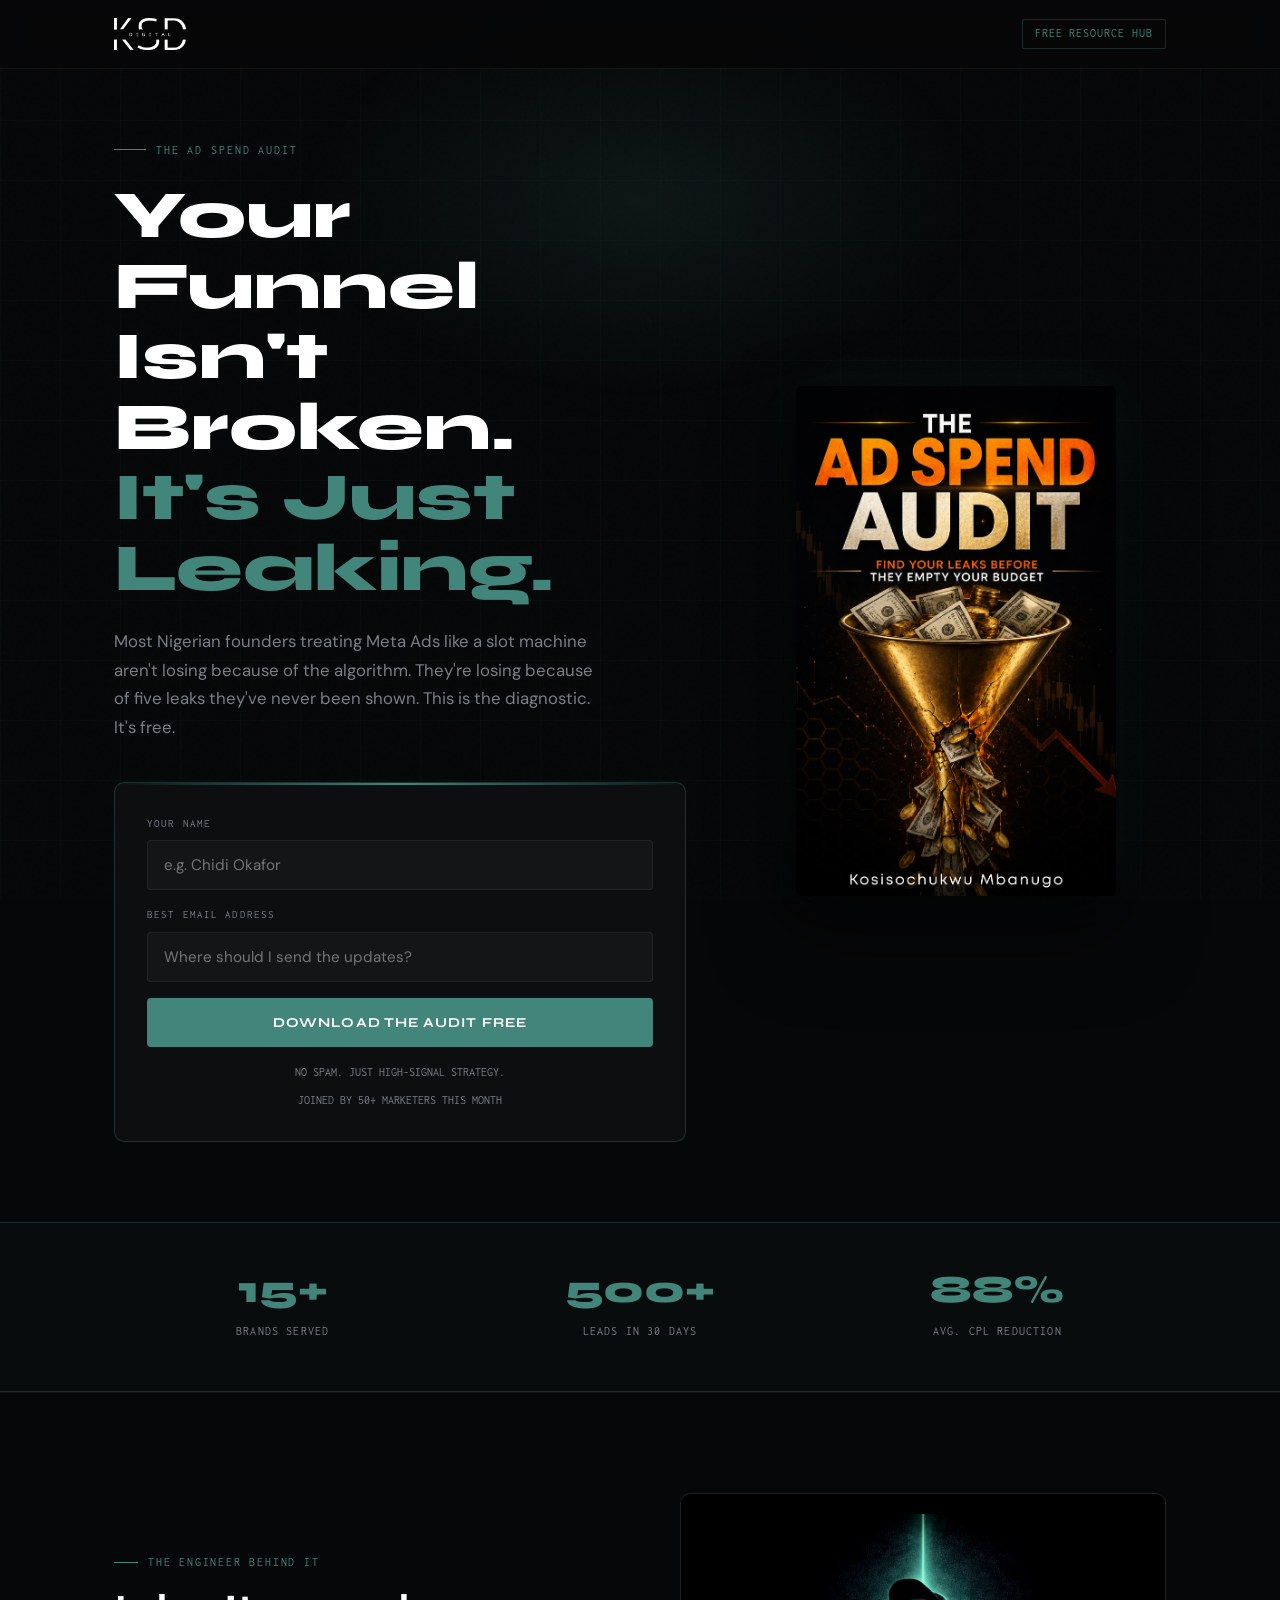
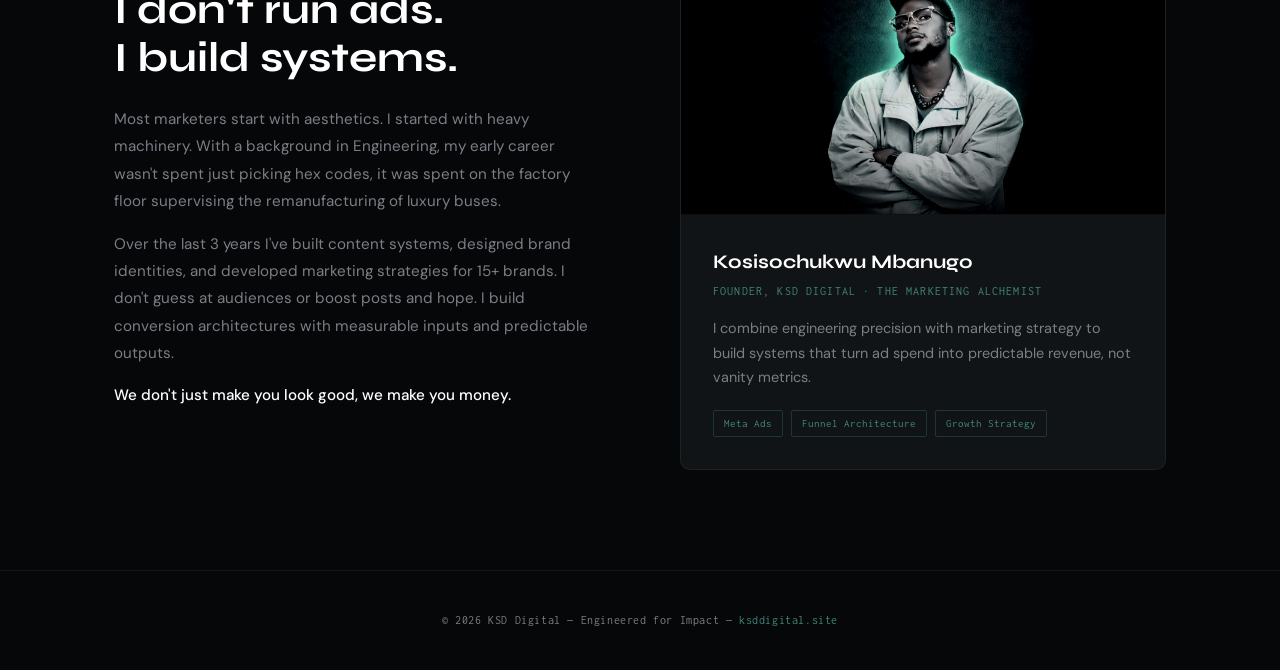
==== ad-audit.html @ 6a256396 "feat(landing): remove Business URL/Industry field to reduce friction" ====
<!DOCTYPE html>
<html lang="en">

<head>
    <meta charset="UTF-8">
    <meta name="viewport" content="width=device-width, initial-scale=1.0">
    <title>The Ad Spend Audit | KSD Digital</title>
    <link rel="icon" type="image/png" href="Assets/ksd.png">
    <link rel="preconnect" href="https://fonts.googleapis.com">
    <link rel="preconnect" href="https://fonts.gstatic.com" crossorigin>
    <link
        href="https://fonts.googleapis.com/css2?family=Syne:wght@400;600;700;800&family=Inconsolata:wght@300;400;500&family=DM+Sans:ital,opsz,wght@0,9..40,300;0,9..40,400;0,9..40,500;1,9..40,300&display=swap"
        rel="stylesheet">
    <link rel="stylesheet" href="https://cdnjs.cloudflare.com/ajax/libs/font-awesome/6.6.0/css/all.min.css">

<!-- Meta Pixel Code -->
<script>
!function(f,b,e,v,n,t,s)
{if(f.fbq)return;n=f.fbq=function(){n.callMethod?
n.callMethod.apply(n,arguments):n.queue.push(arguments)};
if(!f._fbq)f._fbq=n;n.push=n;n.loaded=!0;n.version='2.0';
n.queue=[];t=b.createElement(e);t.async=!0;
t.src=v;s=b.getElementsByTagName(e)[0];
s.parentNode.insertBefore(t,s)}(window, document,'script',
'https://connect.facebook.net/en_US/fbevents.js');
fbq('init', '1302980091219849');
fbq('track', 'PageView');
</script>
<noscript><img height="1" width="1" style="display:none"
src="https://www.facebook.com/tr?id=1302980091219849&ev=PageView&noscript=1"
/></noscript>
<!-- End Meta Pixel Code -->

 <!-- Google tag (gtag.js) -->
<script async src="https://www.googletagmanager.com/gtag/js?id=G-NFYQLTZY5J"></script>
<script>
  window.dataLayer = window.dataLayer || [];
  function gtag(){dataLayer.push(arguments);}
  gtag('js', new Date());

  gtag('config', 'G-NFYQLTZY5J');
</script>

    <style>
        :root {
            --bg: #060708;
            --card: #0c0e10;
            --card2: #111416;
            --accent: #42867b;
            --accent-glow: rgba(66, 134, 123, 0.18);
            --accent-dim: rgba(66, 134, 123, 0.35);
            --text: #e2e4e6;
            --muted: #7a7f86;
            --border: rgba(255, 255, 255, 0.06);
            --border-accent: rgba(66, 134, 123, 0.3);
            --white: #ffffff;
        }

        *,
        *::before,
        *::after {
            box-sizing: border-box;
            margin: 0;
            padding: 0;
        }

        html {
            scroll-behavior: smooth;
        }

        body {
            background: var(--bg);
            color: var(--text);
            font-family: 'DM Sans', sans-serif;
            font-size: 16px;
            line-height: 1.6;
            overflow-x: hidden;
        }

        /* ─── NOISE & GRID OVERLAYS ─── */
        body::before {
            content: '';
            position: fixed;
            inset: 0;
            background-image: url("data:image/svg+xml,%3Csvg viewBox='0 0 256 256' xmlns='http://www.w3.org/2000/svg'%3E%3Cfilter id='noise'%3E%3CfeTurbulence type='fractalNoise' baseFrequency='0.9' numOctaves='4' stitchTiles='stitch'/%3E%3C/filter%3E%3Crect width='100%25' height='100%25' filter='url(%23noise)' opacity='0.04'/%3E%3C/svg%3E");
            pointer-events: none;
            z-index: 0;
            opacity: 0.4;
        }

        .grid-bg {
            position: fixed;
            inset: 0;
            background-image:
                linear-gradient(rgba(66, 134, 123, 0.04) 1px, transparent 1px),
                linear-gradient(90deg, rgba(66, 134, 123, 0.04) 1px, transparent 1px);
            background-size: 60px 60px;
            pointer-events: none;
            z-index: 0;
        }

        .container {
            max-width: 1100px;
            margin: 0 auto;
            padding: 0 24px;
            position: relative;
            z-index: 1;
        }

        /* ─── NAV ─── */
        nav {
            position: fixed;
            top: 0;
            left: 0;
            right: 0;
            z-index: 100;
            padding: 18px 0;
            background: rgba(6, 7, 8, 0.85);
            backdrop-filter: blur(12px);
            border-bottom: 1px solid var(--border);
        }

        nav .nav-inner {
            display: flex;
            align-items: center;
            justify-content: space-between;
        }

        .nav-brand {
            display: flex;
            align-items: center;
            text-decoration: none;
        }

        .nav-brand img {
            height: 32px;
            width: auto;
            display: block;
        }

        .nav-tag {
            font-family: 'Inconsolata', monospace;
            font-size: 0.75rem;
            color: var(--accent);
            border: 1px solid var(--border-accent);
            padding: 4px 12px;
            border-radius: 2px;
            letter-spacing: 0.08em;
            text-transform: uppercase;
        }

        img {
            max-width: 100%;
            height: auto;
        }

        /* ─── HERO & FORM ─── */
        .hero {
            padding: 140px 0 80px;
            position: relative;
            min-height: 90vh;
            display: flex;
            align-items: center;
        }

        .hero-glow {
            position: absolute;
            top: 0;
            left: 50%;
            transform: translateX(-50%);
            width: 100%;
            max-width: 700px;
            height: 400px;
            background: radial-gradient(ellipse, rgba(66, 134, 123, 0.12) 0%, transparent 70%);
            pointer-events: none;
        }

        .hero-eyebrow {
            font-family: 'Inconsolata', monospace;
            font-size: 0.78rem;
            color: var(--accent);
            letter-spacing: 0.15em;
            text-transform: uppercase;
            margin-bottom: 20px;
            display: flex;
            align-items: center;
            gap: 10px;
        }

        .hero-eyebrow::before {
            content: '';
            display: block;
            width: 32px;
            height: 1px;
            background: var(--accent);
        }

        .hero-grid {
            display: grid;
            grid-template-columns: 1fr 420px;
            gap: 60px;
            align-items: center;
        }

        .hero h1 {
            font-family: 'Syne', sans-serif;
            font-weight: 800;
            font-size: clamp(2.6rem, 5.5vw, 4.2rem);
            line-height: 1.05;
            color: var(--white);
            margin-bottom: 24px;
        }

        .hero h1 .accent-line {
            color: var(--accent);
            display: block;
        }

        .hero-sub {
            font-size: 1.05rem;
            color: var(--muted);
            max-width: 480px;
            line-height: 1.7;
            margin-bottom: 40px;
        }

        /* INLINE OPTIN BOX */
        .optin-box {
            background: var(--card);
            border: 1px solid var(--border-accent);
            border-radius: 10px;
            padding: 32px;
            position: relative;
            overflow: hidden;
            transition: opacity 0.4s ease;
        }

        .optin-box::before {
            content: '';
            position: absolute;
            top: 0;
            left: 0;
            right: 0;
            height: 2px;
            background: linear-gradient(90deg, transparent, var(--accent), transparent);
        }

        .field {
            margin-bottom: 16px;
        }

        .field label {
            display: block;
            font-family: 'Inconsolata', monospace;
            font-size: 0.7rem;
            color: var(--muted);
            letter-spacing: 0.1em;
            text-transform: uppercase;
            margin-bottom: 8px;
        }

        .field input,
        .field textarea,
        .field select {
            width: 100%;
            background: rgba(255, 255, 255, 0.03);
            border: 1px solid var(--border);
            border-radius: 4px;
            color: var(--white);
            padding: 14px 16px;
            font-family: 'DM Sans', sans-serif;
            font-size: 0.95rem;
            outline: none;
            transition: border-color 0.2s, background 0.2s;
        }

        .field input:focus,
        .field textarea:focus,
        .field select:focus {
            border-color: var(--accent);
            background: rgba(66, 134, 123, 0.05);
        }

        .btn-primary {
            background: var(--accent);
            color: #fff;
            font-family: 'Syne', sans-serif;
            font-weight: 700;
            font-size: 0.85rem;
            letter-spacing: 0.08em;
            text-transform: uppercase;
            padding: 16px 24px;
            border: none;
            border-radius: 4px;
            cursor: pointer;
            text-decoration: none;
            display: block;
            width: 100%;
            text-align: center;
            transition: background 0.2s, transform 0.2s;
        }

        .btn-primary:hover {
            background: #4f9e91;
            transform: translateY(-1px);
        }

        .btn-outline {
            background: transparent;
            color: var(--accent);
            font-family: 'Syne', sans-serif;
            font-weight: 600;
            font-size: 0.82rem;
            letter-spacing: 0.08em;
            text-transform: uppercase;
            padding: 14px 24px;
            border: 1px solid var(--border-accent);
            border-radius: 4px;
            cursor: pointer;
            text-decoration: none;
            display: block;
            width: 100%;
            text-align: center;
            transition: all 0.2s;
        }

        .btn-outline:hover {
            background: var(--accent-glow);
            border-color: var(--accent);
            color: var(--white);
        }

        /* POST-SUBMIT UPSELL STATE */
        .upsell-state {
            display: none;
            animation: fadeUp 0.6s ease forwards;
        }

        .upsell-header {
            margin-bottom: 32px;
            border-bottom: 1px solid var(--border);
            padding-bottom: 24px;
        }

        .upsell-header h3 {
            font-family: 'Syne', sans-serif;
            font-weight: 700;
            font-size: 1.5rem;
            color: var(--white);
            margin-bottom: 8px;
        }

        .upsell-header p {
            color: var(--accent);
            font-size: 0.95rem;
        }

        .upsell-grid {
            display: grid;
            grid-template-columns: 1fr 1fr;
            gap: 20px;
        }

        .upsell-card {
            background: var(--card2);
            border: 1px solid var(--border);
            border-radius: 8px;
            padding: 24px;
            text-align: left;
            display: flex;
            flex-direction: column;
            justify-content: space-between;
        }

        .upsell-card h4 {
            font-family: 'Syne', sans-serif;
            font-size: 1.1rem;
            color: var(--white);
            margin-bottom: 12px;
        }

        .upsell-card p {
            font-size: 0.85rem;
            color: var(--muted);
            margin-bottom: 20px;
            line-height: 1.5;
        }

        /* ─── BOOK VISUAL ─── */
        .book-wrap {
            position: relative;
            display: flex;
            align-items: center;
            justify-content: center;
        }

        .book-placeholder {
            width: 100%;
            max-width: 320px;
            position: relative;
            animation: float 4s ease-in-out infinite;
        }

        .book-placeholder img {
            box-shadow: -12px 8px 40px rgba(0, 0, 0, 0.7), 0 40px 80px rgba(0, 0, 0, 0.5), 0 0 60px rgba(66, 134, 123, 0.15);
            width: 100%;
            height: auto;
            border-radius: 6px;
            display: block;
        }

        @keyframes float {

            0%,
            100% {
                transform: translateY(0px) rotate(-1deg);
            }

            50% {
                transform: translateY(-10px) rotate(-1deg);
            }
        }

        /* ─── PROOF BAR ─── */
        .proof-bar {
            border-top: 1px solid var(--border-accent);
            border-bottom: 1px solid var(--border-accent);
            background: rgba(66, 134, 123, 0.04);
            padding: 48px 0;
            margin: 0;
        }

        .proof-grid {
            display: grid;
            grid-template-columns: repeat(3, 1fr);
            gap: 20px;
            text-align: center;
        }

        .proof-item strong {
            font-family: 'Syne', sans-serif;
            font-weight: 800;
            font-size: 2.4rem;
            color: var(--accent);
            display: block;
            line-height: 1;
            margin-bottom: 8px;
        }

        .proof-item span {
            font-family: 'Inconsolata', monospace;
            font-size: 0.72rem;
            color: var(--muted);
            text-transform: uppercase;
            letter-spacing: 0.1em;
        }

        .about-section {
            padding: 100px 0;
            border-top: 1px solid var(--border);
            position: relative;
            z-index: 1;
        }

        .about-grid {
            display: grid;
            grid-template-columns: 1fr 1fr;
            gap: 80px;
            align-items: center;
        }

        .about-card {
            background: var(--card2);
            border: 1px solid var(--border);
            border-radius: 10px;
            padding: 0;
            overflow: hidden;
            display: flex;
            flex-direction: column;
        }

        /* RESPONSIVE */
        /* ─── MOBILE RESPONSIVENESS (Main Site Standard) ─── */
        @media (max-width: 991px) {
            .hero {
                padding: 100px 0 50px;
                text-align: center;
                min-height: auto;
            }

            .hero-grid {
                grid-template-columns: 1fr !important;
                gap: 40px !important;
                display: flex !important;
                flex-direction: column !important;
                align-items: center !important;
            }

            .hero h1 {
                font-size: clamp(1.8rem, 8vw, 2.6rem) !important;
                margin-left: auto;
                margin-right: auto;
                padding: 0 10px;
                text-align: center;
            }

            .hero-sub {
                margin: 0 auto 30px;
                font-size: 1rem;
                padding: 0 15px;
            }

            .hero-eyebrow {
                justify-content: center;
            }

            .book-wrap {
                order: -1;
                margin-bottom: 20px;
            }

            .book-placeholder {
                max-width: 240px;
                margin: 0 auto;
            }

            .optin-box {
                padding: 24px;
                max-width: 100%;
                margin: 0 auto;
            }

            .proof-grid {
                grid-template-columns: 1fr;
                gap: 30px;
            }

            .proof-item strong {
                font-size: 2.2rem;
            }

            .about-section {
                padding: 60px 0;
            }

            .about-grid {
                grid-template-columns: 1fr !important;
                gap: 40px !important;
                text-align: center;
            }

            .about-grid .section-label {
                justify-content: center;
            }

            .about-visual {
                max-width: 360px;
                margin: 30px auto 0;
            }
        }

        @media (max-width: 480px) {
            .hero {
                padding-top: 90px;
            }

            .hero h1 {
                font-size: clamp(1.5rem, 8vw, 2.1rem) !important;
                line-height: 1.1 !important;
                padding: 0 5px !important;
                word-wrap: break-word;
            }

            .container {
                padding: 0 18px;
            }

            .btn-primary, .btn-outline {
                width: 100%;
                padding: 16px 18px;
                font-size: 0.8rem;
            }

            .nav-tag {
                display: none;
            }

            .upsell-header h3 {
                font-size: 1.25rem;
            }

            .proof-bar {
                padding: 40px 0;
            }
        }

        @keyframes fadeUp {
            from {
                opacity: 0;
                transform: translateY(24px);
            }

            to {
                opacity: 1;
                transform: translateY(0);
            }
        }

        .animate {
            animation: fadeUp 0.6s ease forwards;
        }

        .delay-1 {
            animation-delay: 0.1s;
            opacity: 0;
        }

        .delay-2 {
            animation-delay: 0.2s;
            opacity: 0;
        }

        .delay-3 {
            animation-delay: 0.35s;
            opacity: 0;
        }
    </style>
</head>

<body>
    <div class="grid-bg"></div>

    <nav>
        <div class="container">
            <div class="nav-inner">
                <a class="nav-brand" href="index.html">
                    <img src="Assets/ksd.png" alt="KSD Digital" style="filter: brightness(0) invert(1);">
                </a>
                <span class="nav-tag">Free Resource Hub</span>
            </div>
        </div>
    </nav>

<header class="hero">
    <div class="hero-glow"></div>
    <div class="container">
        <div class="hero-grid">
            <div>
                <p class="hero-eyebrow animate delay-1">The Ad Spend Audit</p>
                <h1 class="animate delay-2">
                    Your Funnel Isn't Broken.
                    <span class="accent-line">It's Just Leaking.</span>
                </h1>
                <p class="hero-sub animate delay-3">Most Nigerian founders treating Meta Ads like a slot machine aren't losing because of the algorithm. They're losing because of five leaks they've never been shown. This is the diagnostic. It's free.</p>

                <div id="capture-container" class="animate delay-3">
                    <!-- 
                        LEAD CAPTURE FORM — Hidden Iframe Relay Pattern
                        ================================================
                        The form POSTs to MailerLite via a hidden iframe (target="ml_relay").
                        This bypasses CORS entirely — it's a native browser form submission.
                        The iframe's onload fires AFTER MailerLite receives the data,
                        which is when we safely trigger the PDF download and UI switch.
                    -->
                    <iframe name="ml_relay" id="ml_relay" style="display:none;" onload="onMailerLiteDelivered()"></iframe>

                    <form action="https://assets.mailerlite.com/jsonp/2333359/forms/187024756529170280/subscribe" 
                          method="POST" 
                          id="ksd-audit-form" 
                          target="ml_relay"
                          onsubmit="return handleFormSubmit(event)">

                        <div id="step-squeeze" class="optin-box">
                            <div class="field">
                                <label>Your Name</label>
                                <input type="text" id="lead-name" name="fields[name]" placeholder="e.g. Chidi Okafor" required>
                            </div>

                            <div class="field">
                                <label>Best Email Address</label>
                                <input type="email" id="lead-email" name="fields[email]" placeholder="Where should I send the updates?" required>
                            </div>

                            <!-- Hidden fields required by MailerLite embedded forms -->
                            <input type="hidden" name="ml-submit" value="1">
                            <input type="hidden" name="anticsrf" value="true">

                            <button type="submit" class="btn-primary" id="submit-btn">Download The Audit Free</button>
                            <p style="font-size: 0.75rem; color: var(--muted); text-align: center; margin-top: 16px; font-family: 'Inconsolata', monospace;">NO SPAM. JUST HIGH-SIGNAL STRATEGY.</p>
                            <p style="font-size: 0.72rem; color: var(--muted); text-align: center; margin-top: 8px; font-family: 'Inconsolata', monospace;">JOINED BY 50+ MARKETERS THIS MONTH</p>
                        </div>
                    </form>
                </div>

                <div id="step-upsell" class="upsell-state" style="display: none;">
                    <div class="upsell-header">
                        <h3><i class="fa-solid fa-circle-check" style="color: var(--accent); margin-right: 8px;"></i> Success!</h3>
                        <p>Your PDF is downloading now. Want to fix your ads faster?</p>
                    </div>

                    <div class="upsell-card" style="border-color: var(--accent); background: linear-gradient(145deg, #0c0e10, #0f1a19);">
                        <div>
                            <p style="font-family: 'Inconsolata', monospace; font-size: 0.65rem; color: var(--accent); letter-spacing: 0.1em; text-transform: uppercase; margin-bottom: 8px;">Next Step</p>
                            <h4>1:1 Business Audit</h4>
                            <p>Send me a message. Tell me what's broken, and we will map out the exact fix for your ad account.</p>
                        </div>
                        <a href="https://wa.me/2347063172724?text=Hey%20Kosy%20%E2%80%94%20I%20just%20downloaded%20the%20Ad%20Spend%20Audit.%20Can%20you%20help%20me%20fix%20my%20ads." target="_blank" class="btn-primary" style="padding: 12px; font-size: 0.75rem; background: #25D366; color: #fff; margin-top: 20px;">
                            <i class="fa-brands fa-whatsapp" style="margin-right: 6px; font-size: 1rem; vertical-align: middle;"></i> Message Me on WhatsApp
                        </a>
                    </div>
                </div>
            </div>

            <div class="book-wrap animate delay-2">
                <div class="book-placeholder">
                    <img src="Assets/Ad audit/THE AD SPEND AUDIT.png" alt="The Ad Spend Audit Book Cover">
                </div>
            </div>
        </div>
    </div>
</header>

    <div class="proof-bar">
        <div class="container">
            <div class="proof-grid">
                <div class="proof-item">
                    <strong>15+</strong>
                    <span>Brands Served</span>
                </div>
                <div class="proof-item">
                    <strong>500+</strong>
                    <span>Leads in 30 Days</span>
                </div>
                <div class="proof-item">
                    <strong>88%</strong>
                    <span>Avg. CPL Reduction</span>
                </div>
            </div>
        </div>
    </div>

    <section class="about-section">
        <div class="container">
            <div class="about-grid">
                <div>
                    <p class="section-label"
                        style="font-family: 'Inconsolata', monospace; font-size: 0.75rem; color: var(--accent); text-transform: uppercase; letter-spacing: 0.15em; margin-bottom: 14px; display: flex; align-items: center; gap: 10px;">
                        <span style="display: block; width: 24px; height: 1px; background: var(--accent);"></span>
                        The Engineer Behind It
                    </p>
                    <h2 class="section-title"
                        style="font-family: 'Syne', sans-serif; font-weight: 700; font-size: clamp(1.8rem, 3.5vw, 2.6rem); color: var(--white); margin-bottom: 24px; line-height: 1.15;">
                        I don't run ads.<br>I build systems.</h2>
                    <p style="color: var(--muted); line-height: 1.8; margin-bottom: 15px; font-size: 0.95rem;">
                        Most marketers start with aesthetics. I started with heavy machinery. With a background in
                        Engineering, my early career wasn't spent just picking hex codes, it was spent on the factory
                        floor supervising the remanufacturing of luxury buses.
                    </p>
                    <p style="color: var(--muted); line-height: 1.8; margin-bottom: 15px; font-size: 0.95rem;">
                        Over the last 3 years I've built content systems, designed brand identities, and developed
                        marketing strategies for 15+ brands. I don't guess at audiences or boost posts and hope. I build
                        conversion architectures with measurable inputs and predictable outputs.
                    </p>
                    <p style="color: var(--white); font-weight: 500; line-height: 1.8; font-size: 0.95rem;">
                        We don't just make you look good, we make you money.
                    </p>
                </div>
                <div class="about-visual">
                    <div class="about-card">

                        <div
                            style="background: #000; display: flex; justify-content: center; align-items: flex-end; padding-top: 20px; border-bottom: 1px solid var(--border);">
                            <img src="Assets/Ad audit/founder.jpg" alt="Kosy Mbanugo"
                                style="width: 100%; max-width: 300px; height: auto; display: block; margin: 0 auto; filter: contrast(1.1) brightness(0.9);">
                        </div>

                        <div style="padding: 32px;">
                            <h4
                                style="font-family: 'Syne', sans-serif; font-weight: 700; color: var(--white); margin-bottom: 4px; font-size: 1.2rem;">
                                Kosisochukwu Mbanugo</h4>
                            <p class="role"
                                style="font-family: 'Inconsolata', monospace; font-size: 0.72rem; color: var(--accent); letter-spacing: 0.1em; text-transform: uppercase; margin-bottom: 16px;">
                                Founder, KSD Digital · The Marketing Alchemist</p>
                            <p style="font-size: 0.9rem; color: var(--muted); line-height: 1.7;">I combine engineering precision with marketing strategy to build systems that turn ad spend into predictable revenue, not vanity metrics.</p>
                            <div class="about-tags" style="display: flex; flex-wrap: wrap; gap: 8px; margin-top: 20px;">
                                <span class="tag"
                                    style="font-family: 'Inconsolata', monospace; font-size: 0.68rem; color: var(--accent); border: 1px solid var(--border-accent); padding: 4px 10px; border-radius: 2px;">Meta
                                    Ads</span>
                                <span class="tag"
                                    style="font-family: 'Inconsolata', monospace; font-size: 0.68rem; color: var(--accent); border: 1px solid var(--border-accent); padding: 4px 10px; border-radius: 2px;">Funnel
                                    Architecture</span>
                                <span class="tag"
                                    style="font-family: 'Inconsolata', monospace; font-size: 0.68rem; color: var(--accent); border: 1px solid var(--border-accent); padding: 4px 10px; border-radius: 2px;">Growth
                                    Strategy</span>
                            </div>
                        </div>
                    </div>
                </div>
            </div>
        </div>
    </section>

    <footer
        style="border-top: 1px solid var(--border); padding: 40px 0; text-align: center; position: relative; z-index: 1;">
        <div class="container">
            <p
                style="font-family: 'Inconsolata', monospace; font-size: 0.75rem; color: var(--muted); letter-spacing: 0.05em;">
                &copy; 2026 KSD Digital &mdash; Engineered for Impact &mdash; <a href="https://ksddigital.site"
                    target="_blank" style="color: var(--accent); text-decoration: none;">ksddigital.site</a>
            </p>
        </div>
    </footer>

    <script>
        /**
         * BULLETPROOF LEAD CAPTURE — Hidden Iframe Relay Pattern
         * ========================================================
         * Phase 1 — handleFormSubmit():
         *   Validates input, marks the button as loading, then returns TRUE
         *   so the browser natively POSTs the form data into the hidden iframe.
         *   No fetch(), no CORS, no race condition.
         *
         * Phase 2 — onMailerLiteDelivered():
         *   Called by the iframe's onload event. This fires ONLY after the
         *   MailerLite server has responded — meaning the lead is confirmed
         *   received before we touch the DOM or trigger the download.
         *
         * Guard flag — formWasSubmitted:
         *   The iframe fires onload once on page init (blank src). The flag
         *   ensures our callback only runs after a real form submission.
         */

        let formWasSubmitted = false;

        function handleFormSubmit(e) {
            const name  = document.getElementById('lead-name').value.trim();
            const email = document.getElementById('lead-email').value.trim();
            const btn   = document.getElementById('submit-btn');

            // --- Validation ---
            if (name.length <= 2) {
                alert('Please enter your real name.');
                return false;
            }
            if (!email.includes('@') || !email.includes('.')) {
                alert('Please enter a valid email address.');
                return false;
            }

            // --- Phase 1: Lock the button so it can't be double-submitted ---
            btn.textContent = 'Sending\u2026';
            btn.disabled = true;
            btn.style.opacity = '0.7';

            // 🔥 FIRE THE META PIXEL LEAD EVENT 🔥
            if (typeof fbq === 'function') {
                fbq('track', 'Lead');
            }


            // 📈 FIRE THE GA4 LEAD EVENT
    if (typeof gtag === 'function') {
        gtag('event', 'generate_lead', {
            'event_category': 'engagement',
            'event_label': 'Ad_Audit_Download'
        });
    }
            // Set the guard flag — now the iframe onload knows this is real
            formWasSubmitted = true;

            // Return TRUE → browser submits the form into the hidden iframe natively
            return true;
        }

        function onMailerLiteDelivered() {
            // Guard: ignore the blank onload that fires on page init
            if (!formWasSubmitted) return;

            // Prevent double-firing if something weird happens
            formWasSubmitted = false;

            // --- Phase 2a: Trigger the PDF download ---
            const link = document.createElement('a');
            link.href = 'Assets/Ad audit/AD-SPEND-AUDIT.pdf';
            link.download = 'AD-SPEND-AUDIT.pdf';
            document.body.appendChild(link);
            link.click();
            document.body.removeChild(link);

            // --- Phase 2b: Swap the UI to the success/upsell state ---
            // Small 400ms delay so the download dialog doesn't compete with the DOM repaint
            setTimeout(function() {
                var squeeze = document.getElementById('step-squeeze');
                var upsell  = document.getElementById('step-upsell');

                if (squeeze) squeeze.style.display = 'none';
                if (upsell) {
                    upsell.style.display = 'block';
                    upsell.style.animation = 'fadeUp 0.6s ease forwards';
                }
            }, 400);
        }
    </script>
</body>
</html>
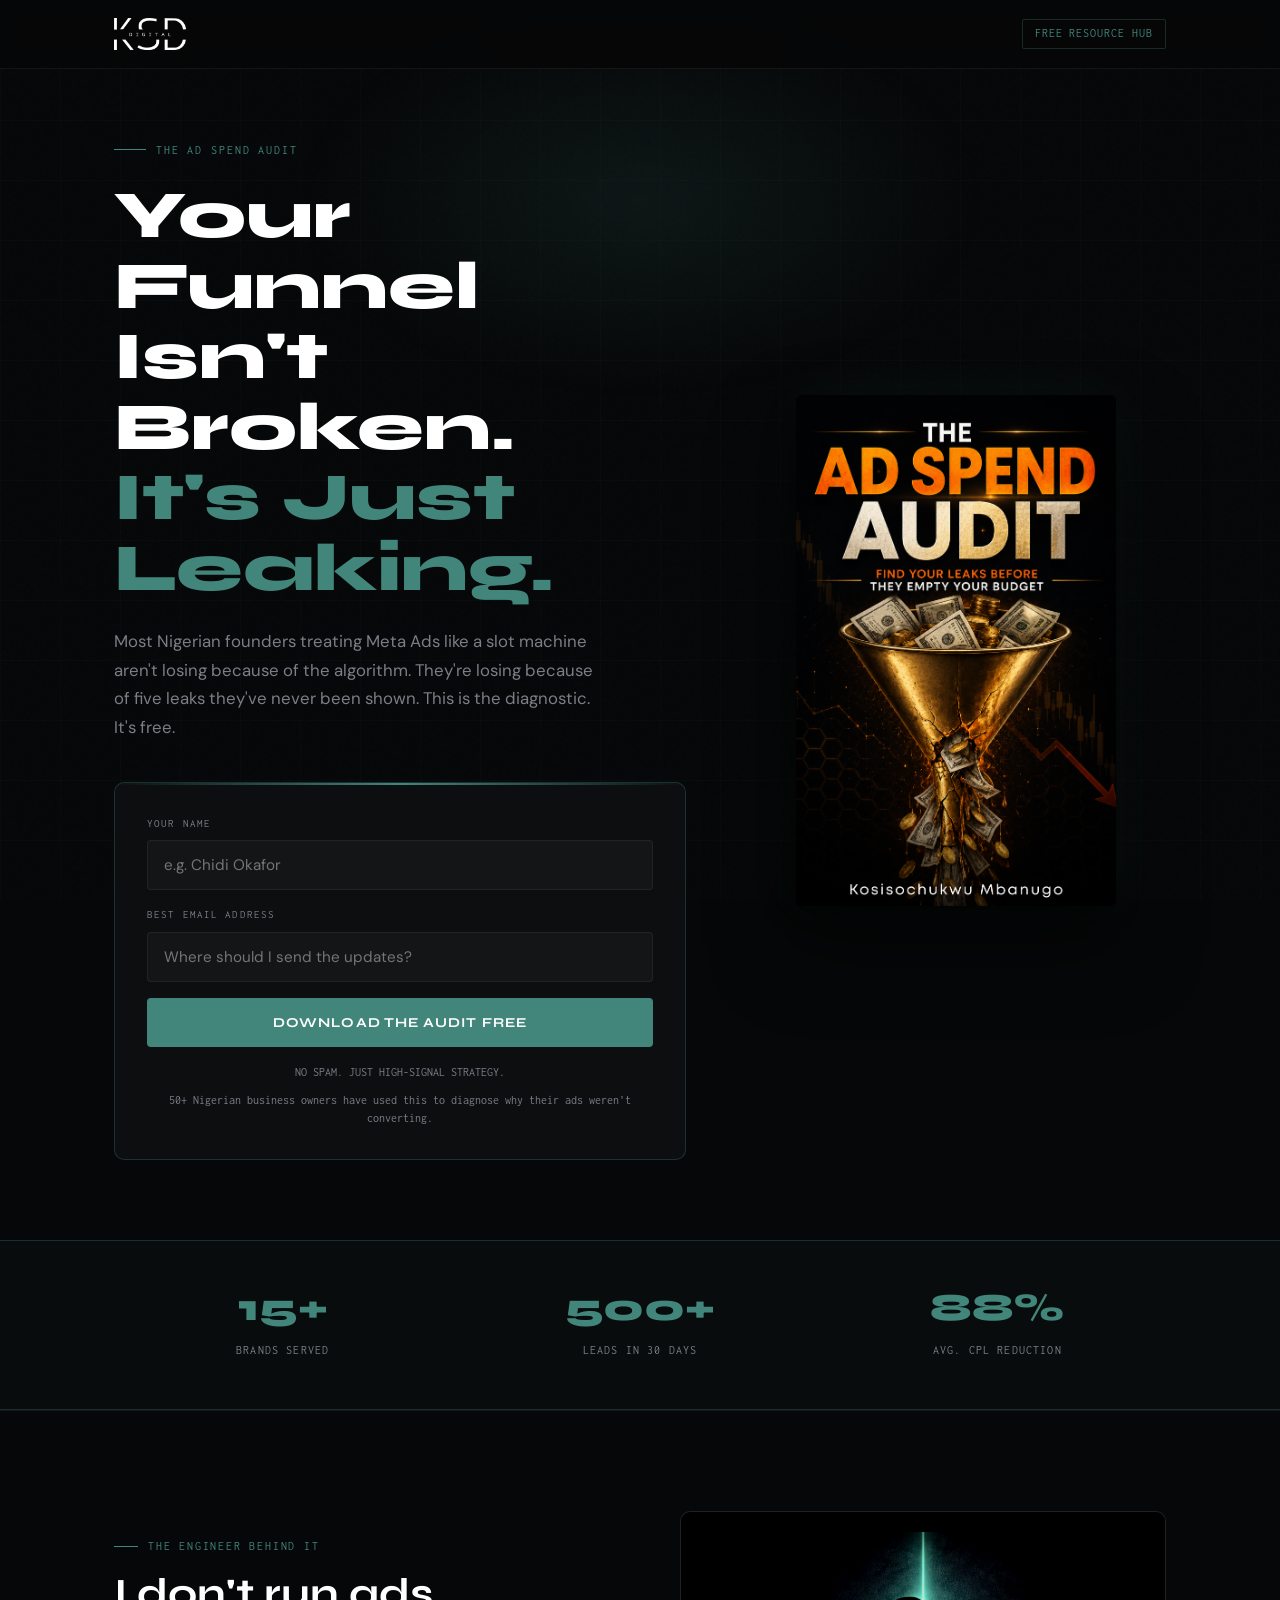
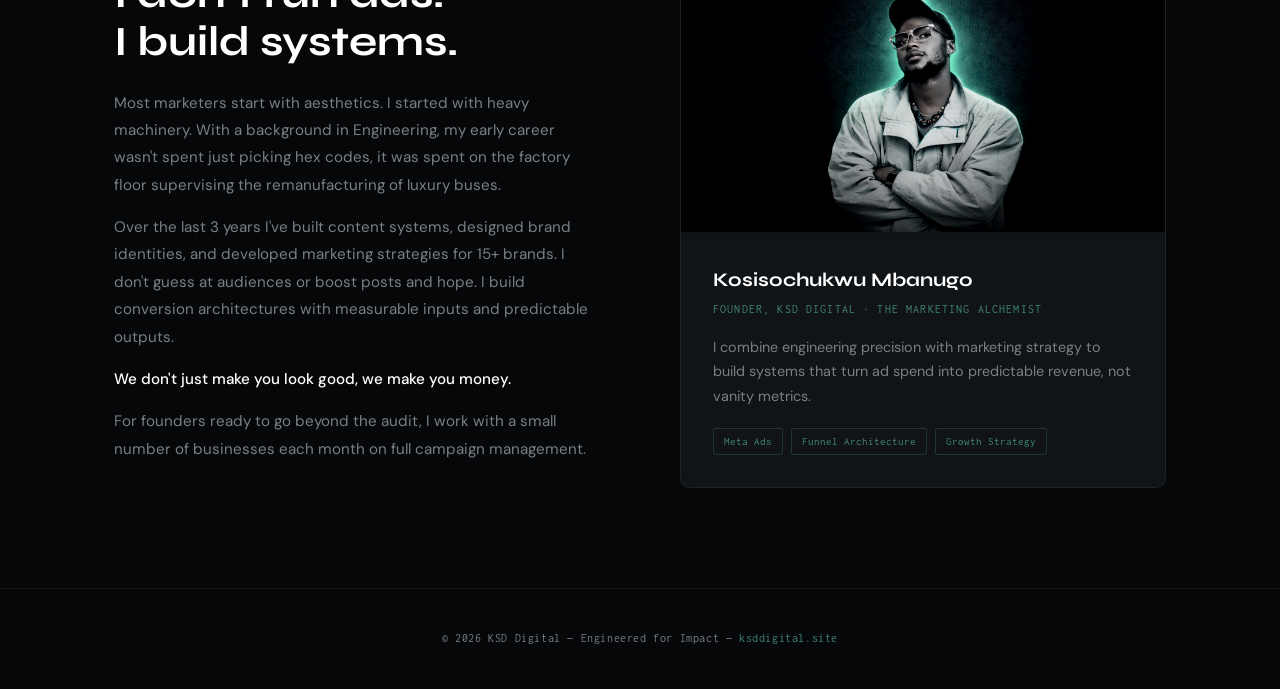
==== commit 671d3dcf: "feat(landing): add campaign management offer to founder section" ====
--- a/ad-audit.html
+++ b/ad-audit.html
@@ -687,7 +687,7 @@
 
                             <button type="submit" class="btn-primary" id="submit-btn">Download The Audit Free</button>
                             <p style="font-size: 0.75rem; color: var(--muted); text-align: center; margin-top: 16px; font-family: 'Inconsolata', monospace;">NO SPAM. JUST HIGH-SIGNAL STRATEGY.</p>
-                            <p style="font-size: 0.72rem; color: var(--muted); text-align: center; margin-top: 8px; font-family: 'Inconsolata', monospace;">JOINED BY 50+ MARKETERS THIS MONTH</p>
+                            <p style="font-size: 0.72rem; color: var(--muted); text-align: center; margin-top: 8px; font-family: 'Inconsolata', monospace;">50+ Nigerian business owners have used this to diagnose why their ads weren't converting.</p>
                         </div>
                     </form>
                 </div>
@@ -702,7 +702,7 @@
                         <div>
                             <p style="font-family: 'Inconsolata', monospace; font-size: 0.65rem; color: var(--accent); letter-spacing: 0.1em; text-transform: uppercase; margin-bottom: 8px;">Next Step</p>
                             <h4>1:1 Business Audit</h4>
-                            <p>Send me a message. Tell me what's broken, and we will map out the exact fix for your ad account.</p>
+                            <p>The PDF shows you where your campaigns are leaking. The 20-minute call shows you exactly how to fix yours, based on your actual account, your budget, and your market. I only take a few of these per week. If you want one, message me now.</p>
                         </div>
                         <a href="https://wa.me/2347063172724?text=Hey%20Kosy%20%E2%80%94%20I%20just%20downloaded%20the%20Ad%20Spend%20Audit.%20Can%20you%20help%20me%20fix%20my%20ads." target="_blank" class="btn-primary" style="padding: 12px; font-size: 0.75rem; background: #25D366; color: #fff; margin-top: 20px;">
                             <i class="fa-brands fa-whatsapp" style="margin-right: 6px; font-size: 1rem; vertical-align: middle;"></i> Message Me on WhatsApp
@@ -764,6 +764,9 @@
                     <p style="color: var(--white); font-weight: 500; line-height: 1.8; font-size: 0.95rem;">
                         We don't just make you look good, we make you money.
                     </p>
+                    <p style="color: var(--muted); line-height: 1.8; font-size: 0.95rem; margin-top: 15px;">
+                        For founders ready to go beyond the audit, I work with a small number of businesses each month on full campaign management.
+                    </p>
                 </div>
                 <div class="about-visual">
                     <div class="about-card">
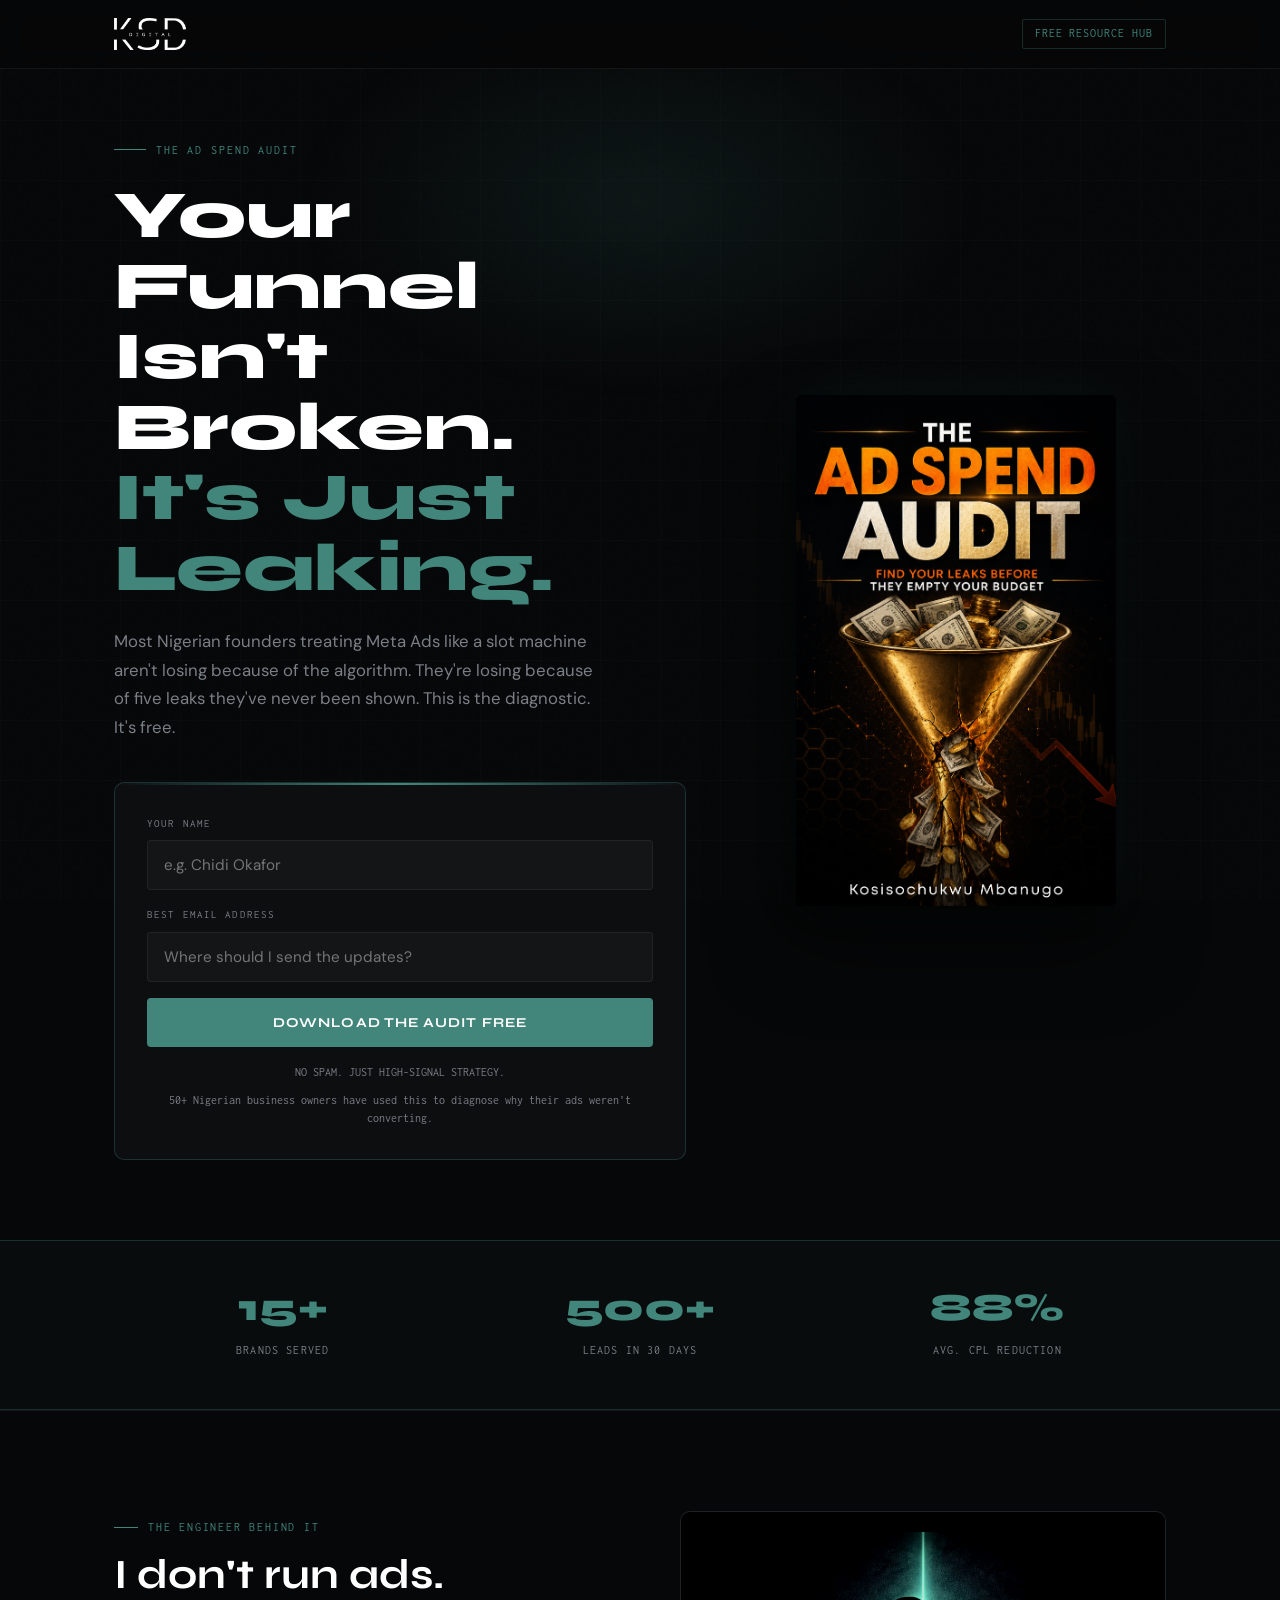
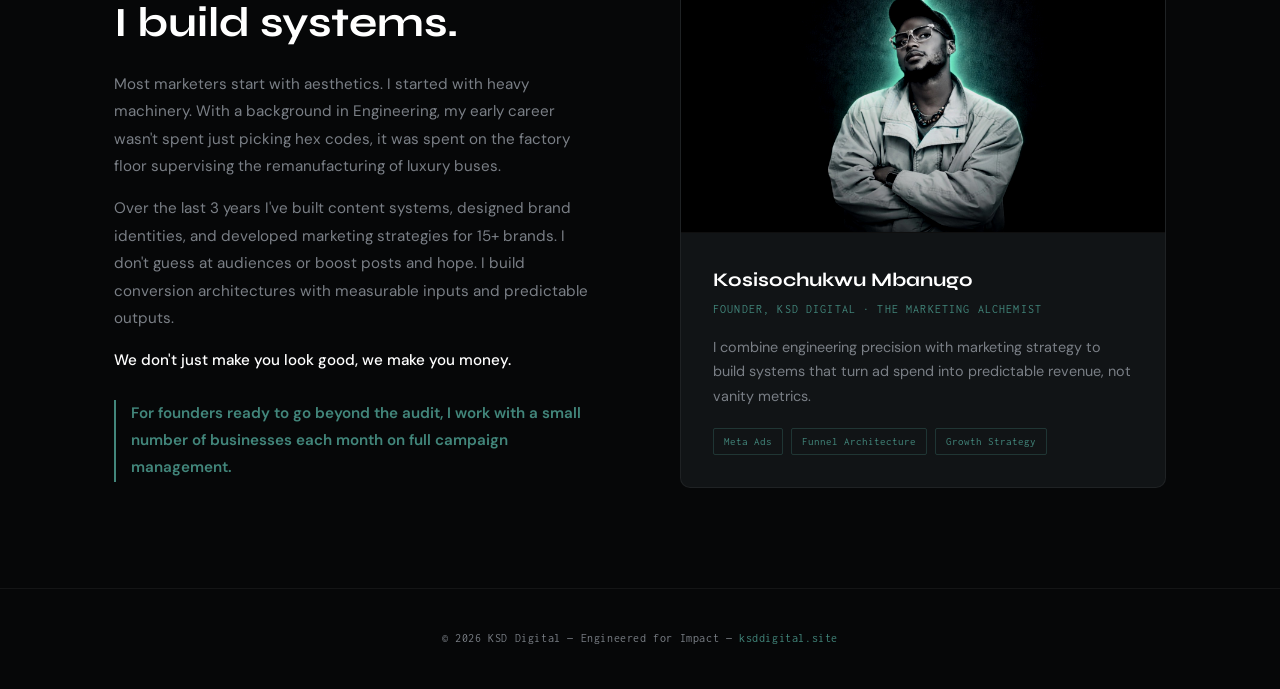
==== commit e4b0fb06: "style(landing): make campaign management offer pop more" ====
--- a/ad-audit.html
+++ b/ad-audit.html
@@ -764,7 +764,7 @@
                     <p style="color: var(--white); font-weight: 500; line-height: 1.8; font-size: 0.95rem;">
                         We don't just make you look good, we make you money.
                     </p>
-                    <p style="color: var(--muted); line-height: 1.8; font-size: 0.95rem; margin-top: 15px;">
+                    <p style="color: var(--accent); font-weight: 600; line-height: 1.8; font-size: 0.95rem; margin-top: 25px; border-left: 2px solid var(--accent); padding-left: 15px;">
                         For founders ready to go beyond the audit, I work with a small number of businesses each month on full campaign management.
                     </p>
                 </div>
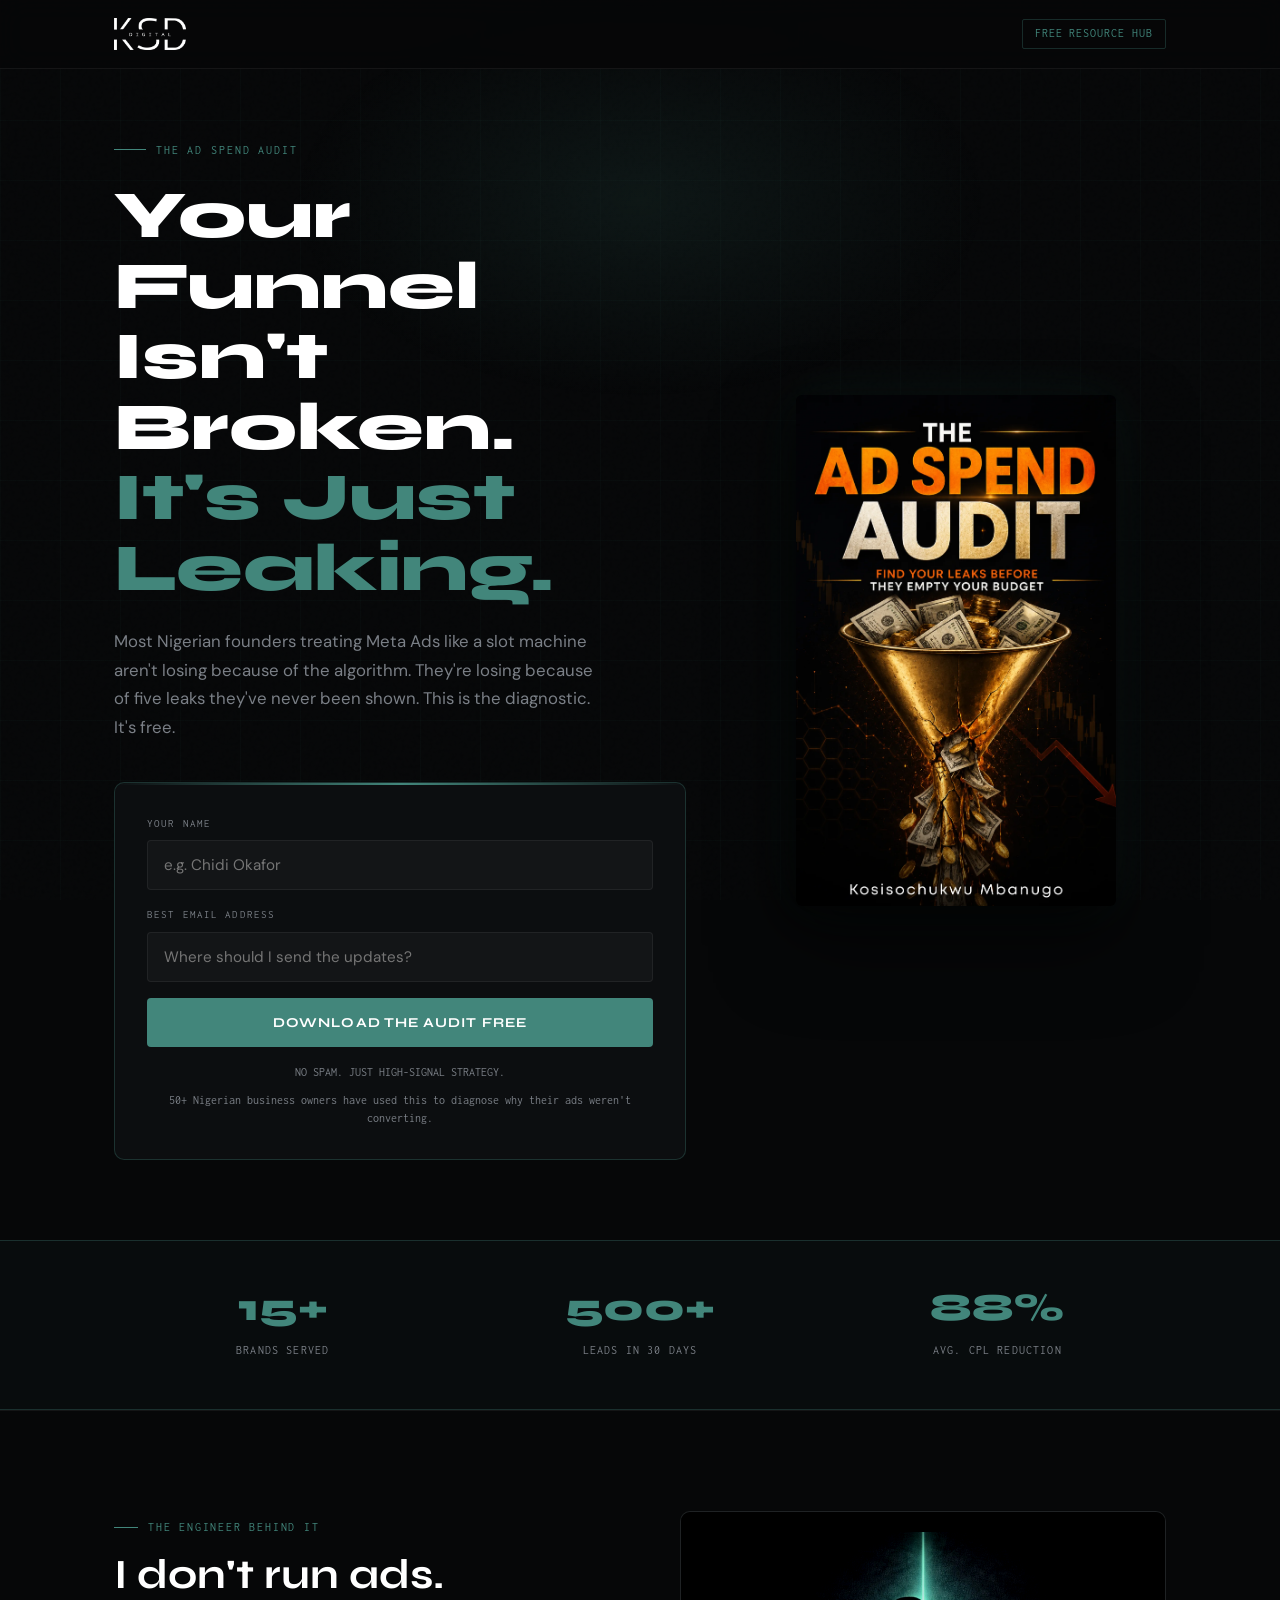
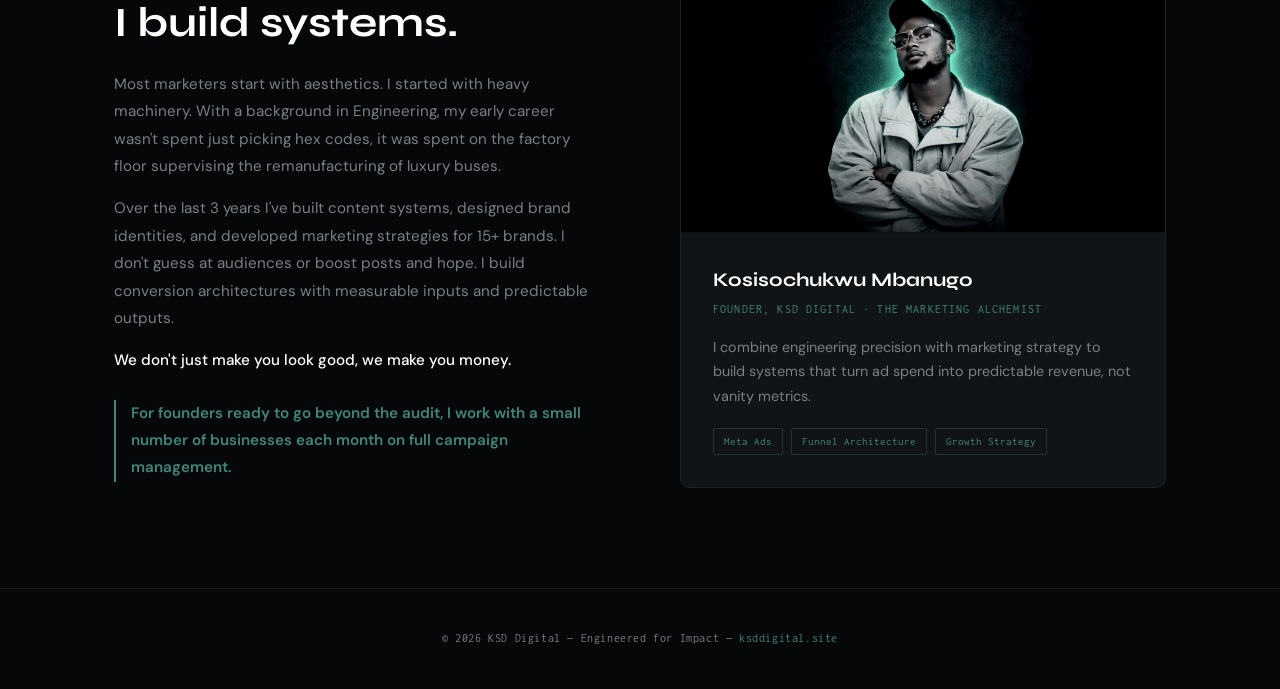
==== commit 4c1b035e: "seo: add meta description and update asset paths" ====
--- a/ad-audit.html
+++ b/ad-audit.html
@@ -4,6 +4,7 @@
 <head>
     <meta charset="UTF-8">
     <meta name="viewport" content="width=device-width, initial-scale=1.0">
+    <meta name="description" content="Download the KSD Digital Ad Spend Audit and find the hidden leaks in your Meta Ads funnel.">
     <title>The Ad Spend Audit | KSD Digital</title>
     <link rel="icon" type="image/png" href="Assets/ksd.png">
     <link rel="preconnect" href="https://fonts.googleapis.com">
@@ -713,7 +714,7 @@
 
             <div class="book-wrap animate delay-2">
                 <div class="book-placeholder">
-                    <img src="Assets/Ad audit/THE AD SPEND AUDIT.png" alt="The Ad Spend Audit Book Cover">
+                    <img src="Assets/Ad audit/THE AD SPEND AUDIT.webp" alt="The Ad Spend Audit Book Cover">
                 </div>
             </div>
         </div>
@@ -773,7 +774,7 @@
 
                         <div
                             style="background: #000; display: flex; justify-content: center; align-items: flex-end; padding-top: 20px; border-bottom: 1px solid var(--border);">
-                            <img src="Assets/Ad audit/founder.jpg" alt="Kosy Mbanugo"
+                            <img src="Assets/Ad audit/founder.webp" alt="Kosy Mbanugo"
                                 style="width: 100%; max-width: 300px; height: auto; display: block; margin: 0 auto; filter: contrast(1.1) brightness(0.9);">
                         </div>
 
